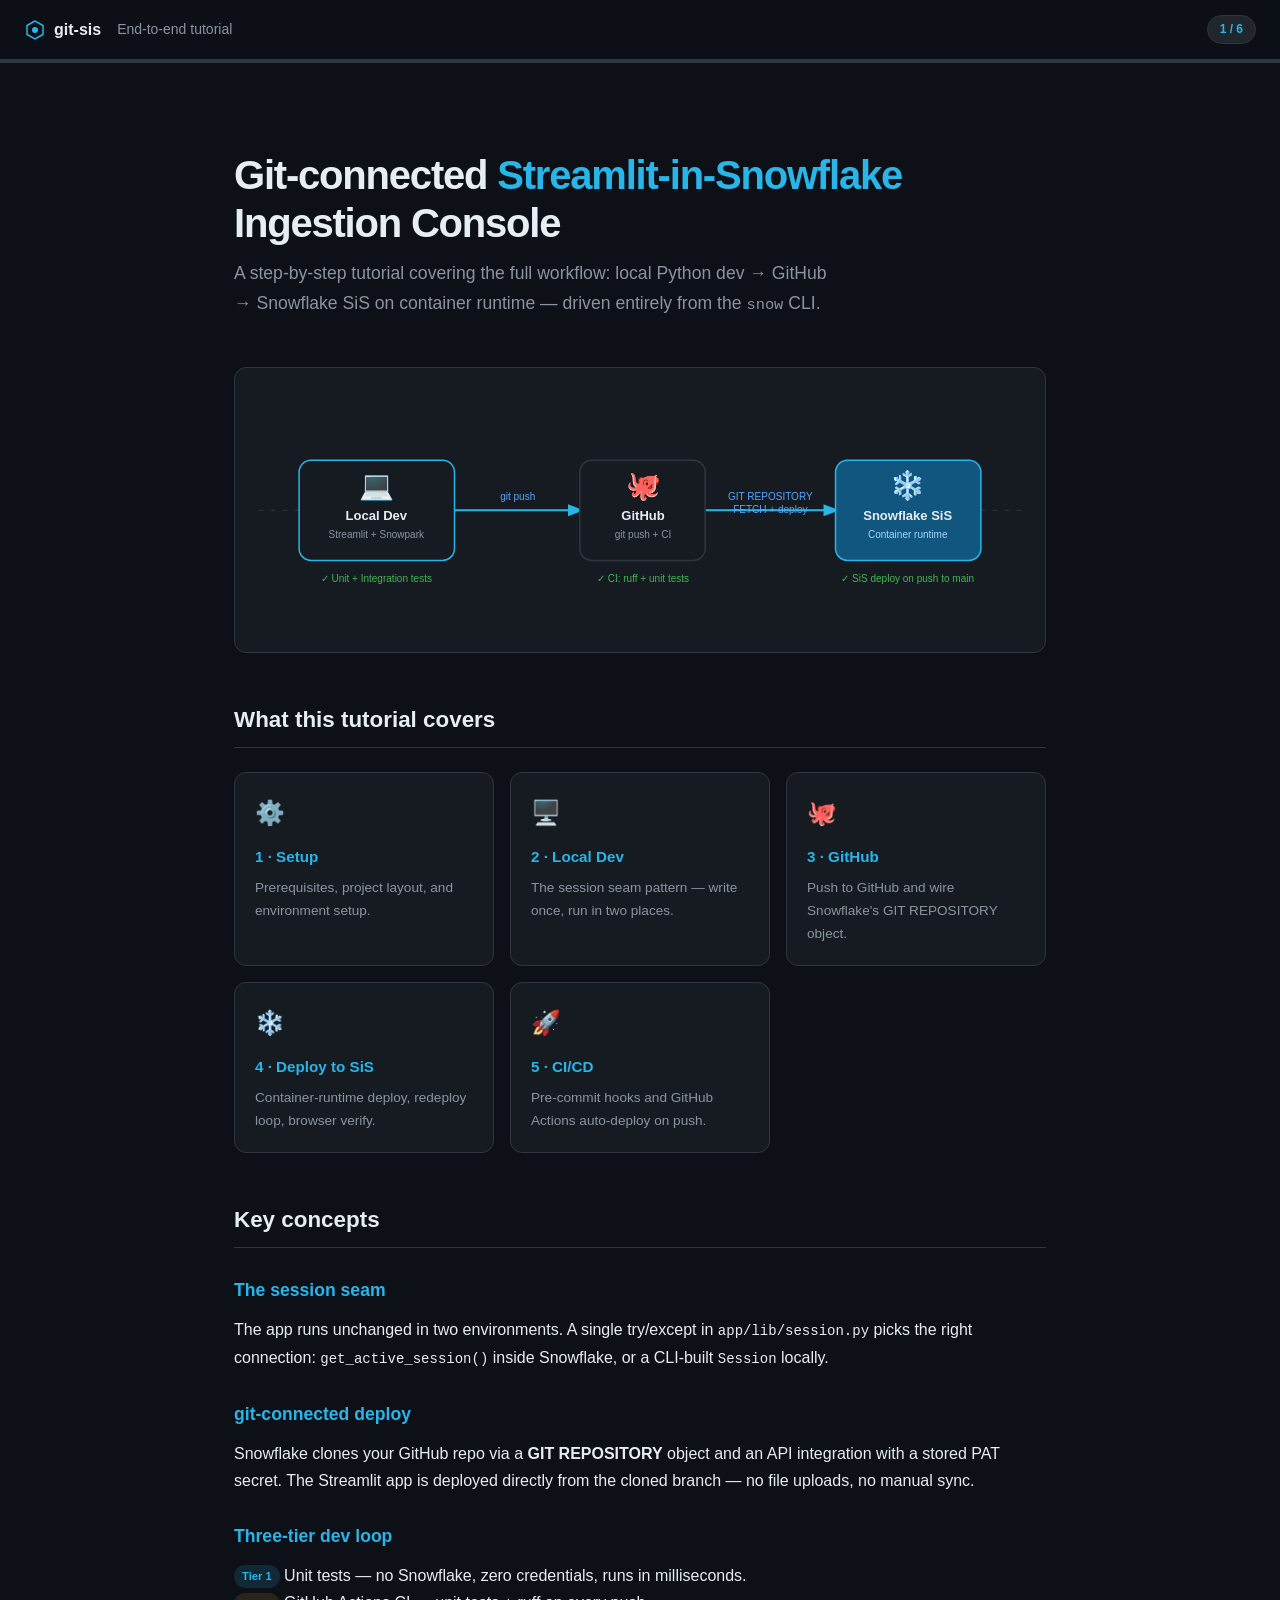
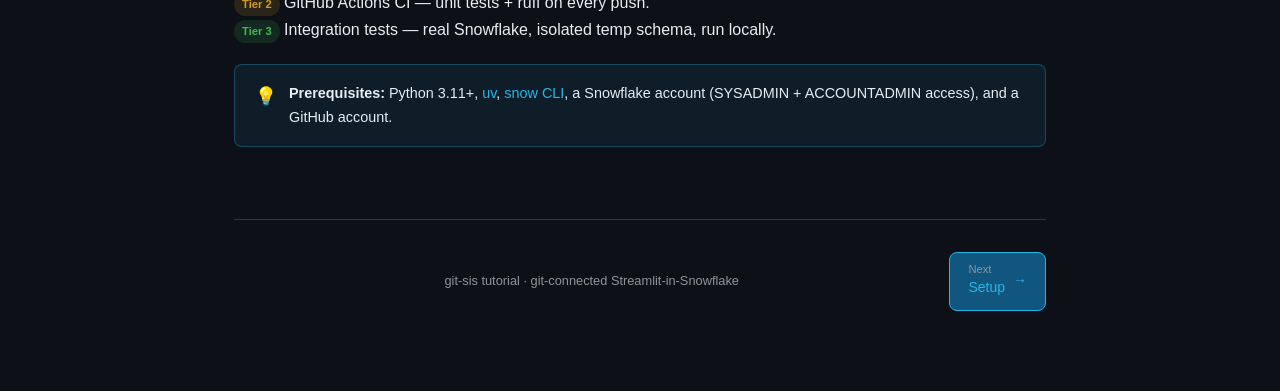
==== docs/tutorial/index.html @ dcb2a4d9 "feat: pre-commit hooks (ruff+ty+pytest), CICD SiS deploy, README, tutorial site - .pre-commit-config" ====
<!DOCTYPE html>
<html lang="en">
<head>
  <meta charset="UTF-8">
  <meta name="viewport" content="width=device-width, initial-scale=1.0">
  <title>git-sis Tutorial — Overview</title>
  <link rel="stylesheet" href="assets/style.css">
  <style>
    /* ── Architecture flow SVG ─────────────────────────────────── */
    .arch-svg { width: 100%; max-width: 780px; }

    /* Node pulse */
    @keyframes pulse {
      0%, 100% { opacity: 1; }
      50%       { opacity: .55; }
    }

    /* Arrow draw */
    @keyframes draw-arrow {
      from { stroke-dashoffset: 120; }
      to   { stroke-dashoffset: 0; }
    }

    /* Label fade in */
    @keyframes fade-in {
      from { opacity: 0; transform: translateY(6px); }
      to   { opacity: 1; transform: translateY(0); }
    }

    .svg-anim .node-laptop { animation: pulse 2.4s ease-in-out infinite; }
    .svg-anim .node-github { animation: pulse 2.4s ease-in-out 0.8s infinite; }
    .svg-anim .node-sf     { animation: pulse 2.4s ease-in-out 1.6s infinite; }

    .svg-anim .arrow-1 {
      stroke-dasharray: 120;
      stroke-dashoffset: 120;
      animation: draw-arrow 1s ease forwards 0.4s;
    }
    .svg-anim .arrow-2 {
      stroke-dasharray: 120;
      stroke-dashoffset: 120;
      animation: draw-arrow 1s ease forwards 1.2s;
    }

    .svg-anim .lbl-1 { opacity: 0; animation: fade-in .5s ease forwards 1.2s; }
    .svg-anim .lbl-2 { opacity: 0; animation: fade-in .5s ease forwards 2.1s; }
    .svg-anim .lbl-3 { opacity: 0; animation: fade-in .5s ease forwards 0.2s; }
  </style>
</head>
<body>

<nav class="site-nav">
  <a class="nav-logo" href="index.html">
    <svg width="22" height="22" viewBox="0 0 22 22" fill="none">
      <path d="M11 2L3 6.5v9L11 20l8-4.5v-9L11 2z" fill="none" stroke="#29B5E8" stroke-width="1.5"/>
      <circle cx="11" cy="11" r="3" fill="#29B5E8"/>
    </svg>
    git-sis
  </a>
  <span class="nav-chapter">End-to-end tutorial</span>
  <span class="nav-pill">1 / 6</span>
</nav>
<div class="progress-bar"><div class="progress-fill" style="width:0%"></div></div>

<main>
  <div class="hero">
    <h1>Git-connected <span class="highlight">Streamlit-in-Snowflake</span><br>Ingestion Console</h1>
    <p class="page-subtitle">
      A step-by-step tutorial covering the full workflow: local Python dev → GitHub →
      Snowflake SiS on container runtime — driven entirely from the <code>snow</code> CLI.
    </p>
  </div>

  <!-- Architecture SVG -->
  <div class="diagram-wrap reveal">
    <svg class="arch-svg svg-anim" viewBox="0 0 760 220" fill="none" xmlns="http://www.w3.org/2000/svg"
         role="img" aria-label="Architecture flow: Local Dev → GitHub → Snowflake SiS">

      <!-- Background grid lines (subtle) -->
      <line x1="0" y1="110" x2="760" y2="110" stroke="#30363D" stroke-width="1" stroke-dasharray="4 8"/>

      <!-- Arrow 1: Laptop → GitHub -->
      <path class="arrow-1" d="M195 110 L320 110"
            stroke="#29B5E8" stroke-width="2" stroke-linecap="round"
            marker-end="url(#arrowhead)"/>

      <!-- Arrow 2: GitHub → Snowflake -->
      <path class="arrow-2" d="M445 110 L575 110"
            stroke="#29B5E8" stroke-width="2" stroke-linecap="round"
            marker-end="url(#arrowhead)"/>

      <!-- Node: Laptop (local dev) -->
      <g class="node-laptop">
        <rect x="40" y="60" width="155" height="100" rx="12"
              fill="#161B22" stroke="#29B5E8" stroke-width="1.5"/>
        <text x="117" y="95" text-anchor="middle" fill="#E6EDF3" font-size="28">💻</text>
        <text x="117" y="120" text-anchor="middle" fill="#E6EDF3" font-size="13" font-weight="600">Local Dev</text>
        <text x="117" y="138" text-anchor="middle" fill="#8B949E" font-size="10">Streamlit + Snowpark</text>
      </g>

      <!-- Node: GitHub -->
      <g class="node-github">
        <rect x="320" y="60" width="125" height="100" rx="12"
              fill="#161B22" stroke="#30363D" stroke-width="1.5"/>
        <text x="383" y="95" text-anchor="middle" fill="#E6EDF3" font-size="28">🐙</text>
        <text x="383" y="120" text-anchor="middle" fill="#E6EDF3" font-size="13" font-weight="600">GitHub</text>
        <text x="383" y="138" text-anchor="middle" fill="#8B949E" font-size="10">git push + CI</text>
      </g>

      <!-- Node: Snowflake SiS -->
      <g class="node-sf">
        <rect x="575" y="60" width="145" height="100" rx="12"
              fill="#11567F" stroke="#29B5E8" stroke-width="1.5"/>
        <text x="647" y="95" text-anchor="middle" fill="#E6EDF3" font-size="28">❄️</text>
        <text x="647" y="120" text-anchor="middle" fill="#E6EDF3" font-size="13" font-weight="600">Snowflake SiS</text>
        <text x="647" y="138" text-anchor="middle" fill="#A5D6FF" font-size="10">Container runtime</text>
      </g>

      <!-- Arrow labels -->
      <text class="lbl-1" x="258" y="100" text-anchor="middle" fill="#58A6FF" font-size="10">git push</text>
      <text class="lbl-2" x="510" y="100" text-anchor="middle" fill="#58A6FF" font-size="10">GIT REPOSITORY</text>
      <text class="lbl-2" x="510" y="113" text-anchor="middle" fill="#58A6FF" font-size="10">FETCH + deploy</text>

      <!-- Port labels below diagram -->
      <text class="lbl-3" x="117" y="182" text-anchor="middle" fill="#3FB950" font-size="10">✓ Unit + Integration tests</text>
      <text class="lbl-1" x="383" y="182" text-anchor="middle" fill="#3FB950" font-size="10">✓ CI: ruff + unit tests</text>
      <text class="lbl-2" x="647" y="182" text-anchor="middle" fill="#3FB950" font-size="10">✓ SiS deploy on push to main</text>

      <!-- Arrowhead marker -->
      <defs>
        <marker id="arrowhead" markerWidth="8" markerHeight="8"
                refX="6" refY="3" orient="auto">
          <path d="M0,0 L0,6 L8,3 z" fill="#29B5E8"/>
        </marker>
      </defs>
    </svg>
  </div>

  <h2 class="reveal">What this tutorial covers</h2>

  <div class="card-grid reveal">
    <a class="card" href="01-setup.html">
      <div class="card-icon">⚙️</div>
      <h4>1 · Setup</h4>
      <p>Prerequisites, project layout, and environment setup.</p>
    </a>
    <a class="card" href="02-local-dev.html">
      <div class="card-icon">🖥️</div>
      <h4>2 · Local Dev</h4>
      <p>The session seam pattern — write once, run in two places.</p>
    </a>
    <a class="card" href="03-github.html">
      <div class="card-icon">🐙</div>
      <h4>3 · GitHub</h4>
      <p>Push to GitHub and wire Snowflake's GIT REPOSITORY object.</p>
    </a>
    <a class="card" href="04-deploy.html">
      <div class="card-icon">❄️</div>
      <h4>4 · Deploy to SiS</h4>
      <p>Container-runtime deploy, redeploy loop, browser verify.</p>
    </a>
    <a class="card" href="05-cicd.html">
      <div class="card-icon">🚀</div>
      <h4>5 · CI/CD</h4>
      <p>Pre-commit hooks and GitHub Actions auto-deploy on push.</p>
    </a>
  </div>

  <h2 class="reveal">Key concepts</h2>

  <div class="reveal">
    <h3>The session seam</h3>
    <p>
      The app runs unchanged in two environments. A single try/except in
      <code>app/lib/session.py</code> picks the right connection:
      <code>get_active_session()</code> inside Snowflake, or a CLI-built
      <code>Session</code> locally.
    </p>

    <h3>git-connected deploy</h3>
    <p>
      Snowflake clones your GitHub repo via a
      <strong>GIT REPOSITORY</strong> object and an API integration with
      a stored PAT secret. The Streamlit app is deployed directly from
      the cloned branch — no file uploads, no manual sync.
    </p>

    <h3>Three-tier dev loop</h3>
    <p>
      <span class="badge badge-blue">Tier 1</span> Unit tests — no Snowflake, zero credentials, runs in milliseconds.<br>
      <span class="badge badge-yellow">Tier 2</span> GitHub Actions CI — unit tests + ruff on every push.<br>
      <span class="badge badge-green">Tier 3</span> Integration tests — real Snowflake, isolated temp schema, run locally.
    </p>
  </div>

  <div class="note reveal">
    <span class="note-icon">💡</span>
    <div>
      <strong>Prerequisites:</strong> Python 3.11+, <a href="https://docs.astral.sh/uv/">uv</a>,
      <a href="https://docs.snowflake.com/en/developer-guide/snowflake-cli/index">snow CLI</a>,
      a Snowflake account (SYSADMIN + ACCOUNTADMIN access), and a GitHub account.
    </div>
  </div>

  <!-- Footer -->
  <footer class="page-footer">
    <span></span>
    <span class="footer-center">git-sis tutorial · git-connected Streamlit-in-Snowflake</span>
    <a id="btn-next" class="nav-btn primary" href="01-setup.html">
      <span>
        <span class="nav-btn-label">Next</span>
        <span class="nav-btn-title">Setup</span>
      </span>
      →
    </a>
  </footer>
</main>

<script src="assets/main.js"></script>
</body>
</html>
---- docs/tutorial/assets/style.css ----
/* ================================================================
   git-sis tutorial – shared stylesheet
   Snowflake brand: primary #29B5E8, dark #11567F, bg #0D1117
   ================================================================ */

/* ---------- Reset / base ---------- */
*, *::before, *::after { box-sizing: border-box; margin: 0; padding: 0; }

:root {
  --sf-blue:    #29B5E8;
  --sf-dark:    #11567F;
  --sf-navy:    #062741;
  --bg:         #0D1117;
  --bg2:        #161B22;
  --bg3:        #21262D;
  --border:     #30363D;
  --text:       #E6EDF3;
  --text-muted: #8B949E;
  --accent:     #58A6FF;
  --green:      #3FB950;
  --yellow:     #D29922;
  --red:        #F85149;
  --radius:     8px;
  --radius-lg:  12px;
  --nav-h:      60px;
  --content-w:  860px;
  --transition: 0.35s ease;
}

html { scroll-behavior: smooth; font-size: 16px; }

body {
  font-family: -apple-system, BlinkMacSystemFont, "Segoe UI", Roboto, sans-serif;
  background: var(--bg);
  color: var(--text);
  line-height: 1.7;
  min-height: 100vh;
}

/* ---------- Top nav ---------- */
.site-nav {
  position: sticky;
  top: 0;
  z-index: 100;
  height: var(--nav-h);
  background: rgba(13,17,23,.92);
  backdrop-filter: blur(10px);
  border-bottom: 1px solid var(--border);
  display: flex;
  align-items: center;
  padding: 0 24px;
  gap: 16px;
}

.nav-logo {
  display: flex;
  align-items: center;
  gap: 8px;
  text-decoration: none;
  color: var(--text);
  font-weight: 700;
  font-size: 1rem;
  flex-shrink: 0;
}

.nav-logo svg { flex-shrink: 0; }

.nav-chapter {
  flex: 1;
  color: var(--text-muted);
  font-size: .875rem;
  white-space: nowrap;
  overflow: hidden;
  text-overflow: ellipsis;
}

.nav-pill {
  background: var(--bg3);
  border: 1px solid var(--border);
  border-radius: 20px;
  padding: 3px 12px;
  font-size: .75rem;
  color: var(--sf-blue);
  font-weight: 600;
  white-space: nowrap;
}

/* ---------- Progress bar ---------- */
.progress-bar {
  height: 3px;
  background: var(--border);
  position: sticky;
  top: var(--nav-h);
  z-index: 99;
}

.progress-fill {
  height: 100%;
  background: linear-gradient(90deg, var(--sf-dark), var(--sf-blue));
  transition: width .4s ease;
}

/* ---------- Layout ---------- */
main {
  max-width: var(--content-w);
  margin: 0 auto;
  padding: 48px 24px 80px;
}

/* ---------- Typography ---------- */
h1 {
  font-size: clamp(1.75rem, 4vw, 2.5rem);
  font-weight: 800;
  letter-spacing: -.03em;
  color: var(--text);
  margin-bottom: 12px;
  line-height: 1.2;
}

h1 .highlight { color: var(--sf-blue); }

.page-subtitle {
  font-size: 1.1rem;
  color: var(--text-muted);
  margin-bottom: 48px;
  max-width: 600px;
}

h2 {
  font-size: 1.4rem;
  font-weight: 700;
  color: var(--text);
  margin: 48px 0 16px;
  padding-bottom: 8px;
  border-bottom: 1px solid var(--border);
}

h3 {
  font-size: 1.1rem;
  font-weight: 600;
  color: var(--sf-blue);
  margin: 28px 0 10px;
}

p { margin-bottom: 16px; }

a { color: var(--sf-blue); text-decoration: none; }
a:hover { text-decoration: underline; }

ul, ol { padding-left: 24px; margin-bottom: 16px; }
li { margin-bottom: 6px; }

strong { color: var(--text); font-weight: 600; }
code { font-family: "SF Mono", Consolas, "Liberation Mono", Menlo, monospace; font-size: .875em; }

/* ---------- Code blocks ---------- */
.code-block {
  position: relative;
  background: var(--bg2);
  border: 1px solid var(--border);
  border-radius: var(--radius);
  margin: 20px 0;
  overflow: hidden;
}

.code-block-header {
  display: flex;
  align-items: center;
  justify-content: space-between;
  padding: 8px 16px;
  background: var(--bg3);
  border-bottom: 1px solid var(--border);
  font-size: .75rem;
  color: var(--text-muted);
}

.code-block pre {
  padding: 20px;
  overflow-x: auto;
  font-family: "SF Mono", Consolas, "Liberation Mono", Menlo, monospace;
  font-size: .85rem;
  line-height: 1.6;
  color: var(--text);
  white-space: pre;
  tab-size: 4;
}

.copy-btn {
  background: transparent;
  border: 1px solid var(--border);
  border-radius: 4px;
  color: var(--text-muted);
  cursor: pointer;
  font-size: .7rem;
  padding: 3px 10px;
  transition: background var(--transition), color var(--transition), border-color var(--transition);
  white-space: nowrap;
}

.copy-btn:hover { background: var(--bg); color: var(--text); border-color: var(--sf-blue); }
.copy-btn.copied { color: var(--green); border-color: var(--green); }

/* Syntax colours (hand-painted) */
.k  { color: #FF7B72; }  /* keyword */
.s  { color: #A5D6FF; }  /* string  */
.c  { color: #8B949E; font-style: italic; }  /* comment */
.n  { color: #D2A8FF; }  /* number / constant */
.f  { color: #79C0FF; }  /* function name */
.p  { color: #E6EDF3; }  /* punctuation */
.o  { color: #FF7B72; }  /* operator */
.t  { color: var(--sf-blue); }  /* type / keyword2 */

/* ---------- Info / note boxes ---------- */
.note, .tip, .warn {
  display: flex;
  gap: 12px;
  padding: 16px 20px;
  border-radius: var(--radius);
  margin: 20px 0;
  font-size: .9rem;
  border: 1px solid;
}

.note { background: rgba(41,181,232,.08); border-color: rgba(41,181,232,.3); }
.tip  { background: rgba(63,185,80,.08);  border-color: rgba(63,185,80,.3); }
.warn { background: rgba(248,81,73,.08);  border-color: rgba(248,81,73,.3); }

.note-icon { font-size: 1.1rem; flex-shrink: 0; margin-top: 1px; }

/* ---------- Step list ---------- */
.steps { list-style: none; padding: 0; counter-reset: step; }

.steps li {
  counter-increment: step;
  display: flex;
  gap: 16px;
  margin-bottom: 24px;
  align-items: flex-start;
}

.steps li::before {
  content: counter(step);
  display: flex;
  align-items: center;
  justify-content: center;
  flex-shrink: 0;
  width: 28px;
  height: 28px;
  border-radius: 50%;
  background: var(--sf-dark);
  color: var(--sf-blue);
  font-size: .8rem;
  font-weight: 700;
  border: 1px solid var(--sf-blue);
  margin-top: 2px;
}

/* ---------- Feature cards ---------- */
.card-grid {
  display: grid;
  grid-template-columns: repeat(auto-fit, minmax(240px, 1fr));
  gap: 16px;
  margin: 24px 0;
}

.card {
  background: var(--bg2);
  border: 1px solid var(--border);
  border-radius: var(--radius-lg);
  padding: 20px;
  transition: border-color var(--transition), transform var(--transition);
}

.card:hover { border-color: var(--sf-blue); transform: translateY(-2px); }
.card-icon { font-size: 1.5rem; margin-bottom: 10px; }
.card h4 { font-size: .95rem; font-weight: 600; margin-bottom: 6px; }
.card p { font-size: .85rem; color: var(--text-muted); margin: 0; }

/* ---------- SVG diagrams ---------- */
.diagram-wrap {
  background: var(--bg2);
  border: 1px solid var(--border);
  border-radius: var(--radius-lg);
  padding: 32px 24px;
  margin: 32px 0;
  display: flex;
  justify-content: center;
  overflow: hidden;
}

/* ---------- Scroll-reveal ---------- */
.reveal {
  opacity: 0;
  transform: translateY(22px);
  transition: opacity .55s ease, transform .55s ease;
}

.reveal.visible {
  opacity: 1;
  transform: none;
}

/* ---------- Footer nav ---------- */
.page-footer {
  margin-top: 72px;
  padding-top: 32px;
  border-top: 1px solid var(--border);
  display: flex;
  justify-content: space-between;
  align-items: center;
  flex-wrap: wrap;
  gap: 12px;
}

.footer-center {
  color: var(--text-muted);
  font-size: .8rem;
  text-align: center;
  flex: 1;
}

.nav-btn {
  display: inline-flex;
  align-items: center;
  gap: 8px;
  background: var(--bg2);
  border: 1px solid var(--border);
  border-radius: var(--radius);
  color: var(--text);
  font-size: .875rem;
  font-weight: 500;
  padding: 10px 18px;
  text-decoration: none;
  transition: background var(--transition), border-color var(--transition);
  white-space: nowrap;
}

.nav-btn:hover {
  background: var(--bg3);
  border-color: var(--sf-blue);
  text-decoration: none;
}

.nav-btn.primary {
  background: var(--sf-dark);
  border-color: var(--sf-blue);
  color: var(--sf-blue);
}

.nav-btn.primary:hover { background: #0f4a6e; }
.nav-btn-label { color: var(--text-muted); font-size: .7rem; display: block; line-height: 1.2; }

/* ---------- Inline badge ---------- */
.badge {
  display: inline-block;
  font-size: .7rem;
  font-weight: 600;
  padding: 2px 8px;
  border-radius: 12px;
  vertical-align: middle;
}

.badge-blue   { background: rgba(41,181,232,.15);  color: var(--sf-blue); }
.badge-green  { background: rgba(63,185,80,.15);   color: var(--green); }
.badge-yellow { background: rgba(210,153,34,.15);  color: var(--yellow); }

/* ---------- Hero banner ---------- */
.hero {
  margin-bottom: 40px;
  padding: 40px 0 0;
}

/* ---------- Divider ---------- */
.divider {
  height: 1px;
  background: var(--border);
  margin: 40px 0;
}

/* ---------- Responsive ---------- */
@media (max-width: 600px) {
  main { padding: 32px 16px 60px; }
  .page-footer { flex-direction: column; align-items: stretch; }
  .page-footer .nav-btn { justify-content: center; }
  .footer-center { order: -1; }
}
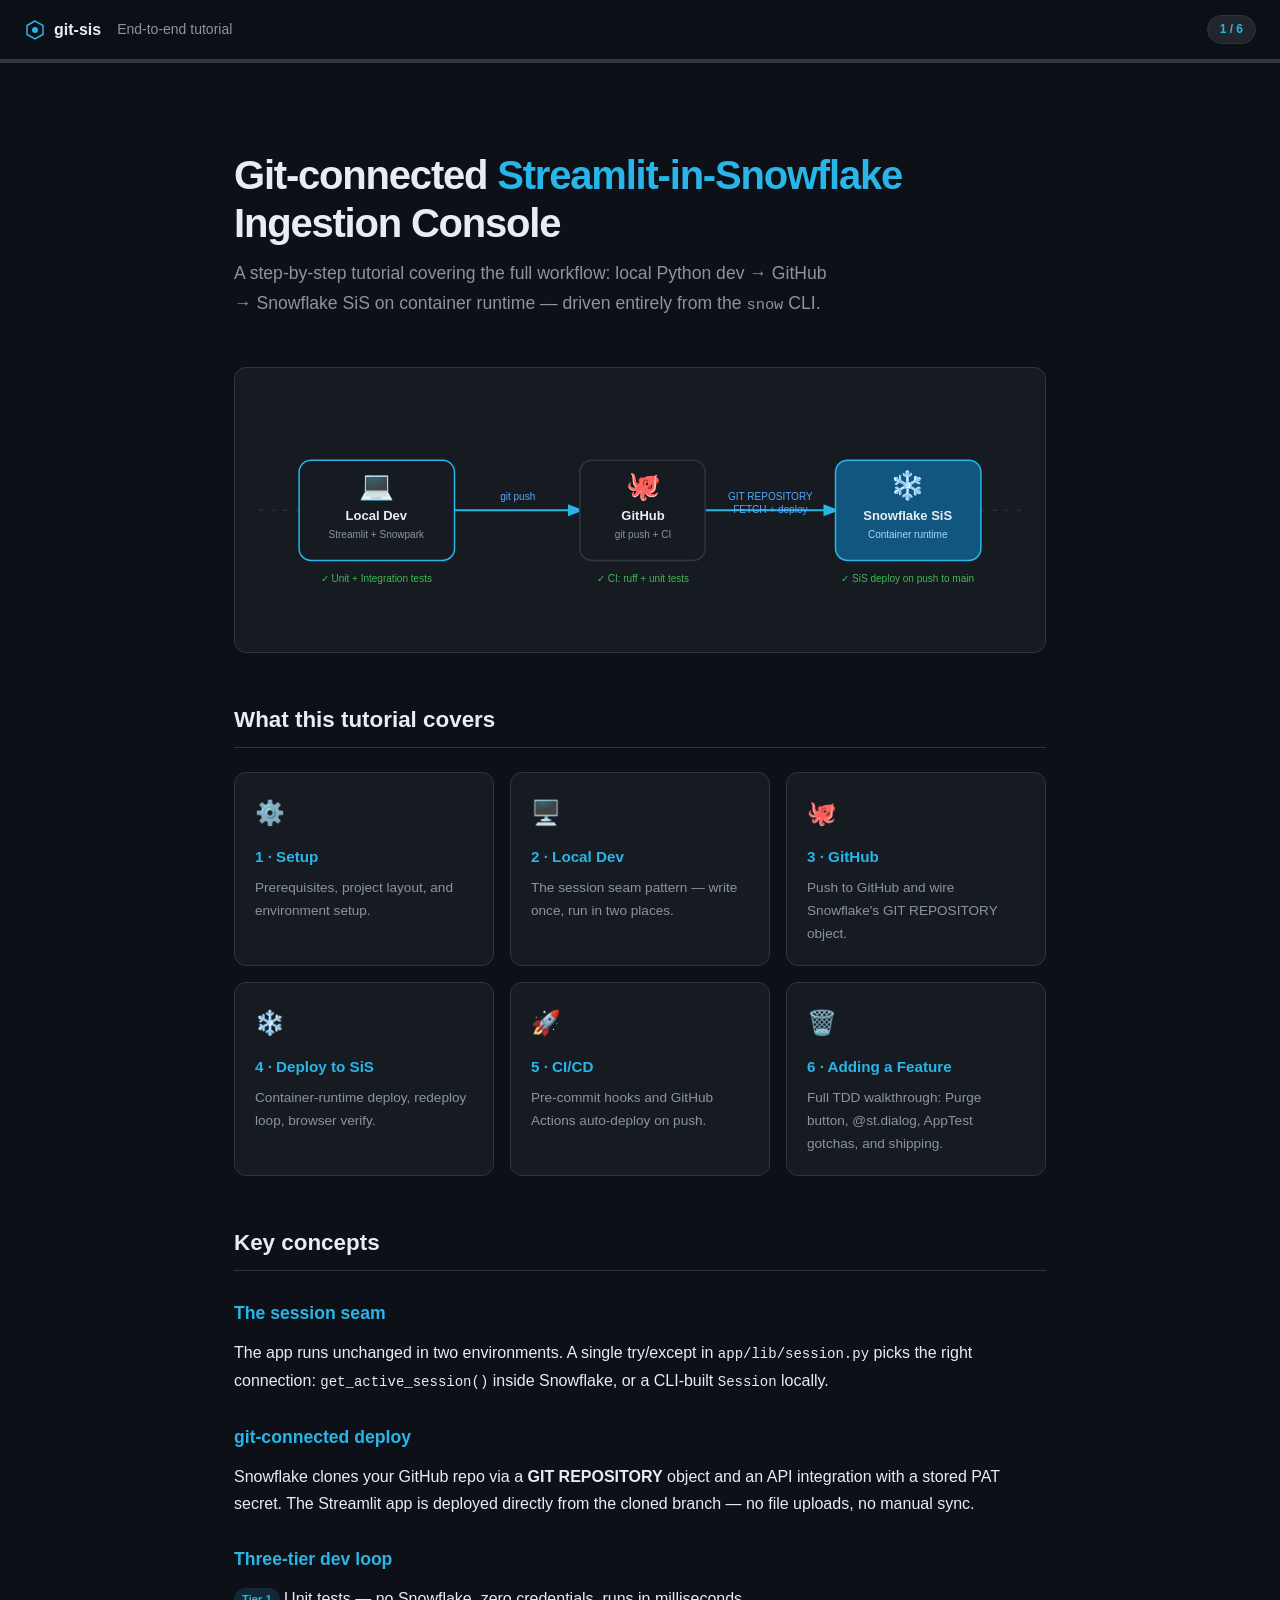
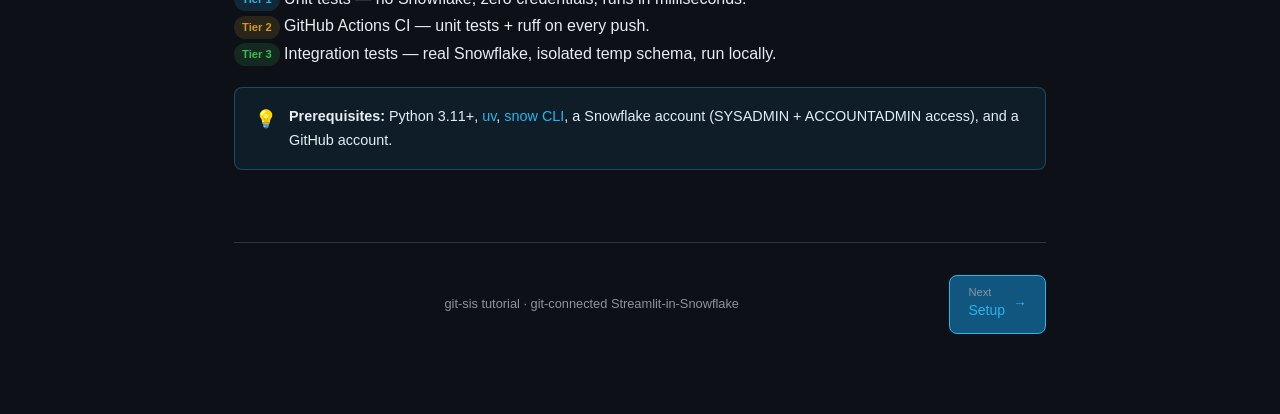
==== commit 836da128: "docs: add chapter 6 (Purge feature TDD walkthrough), update all chapters Chapter 6 (new): complete T" ====
--- a/docs/tutorial/index.html
+++ b/docs/tutorial/index.html
@@ -58,7 +58,7 @@
     git-sis
   </a>
   <span class="nav-chapter">End-to-end tutorial</span>
-  <span class="nav-pill">1 / 6</span>
+  <span class="nav-pill">1 / 7</span>
 </nav>
 <div class="progress-bar"><div class="progress-fill" style="width:0%"></div></div>
 
@@ -163,6 +163,11 @@
       <div class="card-icon">🚀</div>
       <h4>5 · CI/CD</h4>
       <p>Pre-commit hooks and GitHub Actions auto-deploy on push.</p>
+    </a>
+    <a class="card" href="06-purge-feature.html">
+      <div class="card-icon">🗑️</div>
+      <h4>6 · Adding a Feature</h4>
+      <p>Full TDD walkthrough: Purge button, @st.dialog, AppTest gotchas, and shipping.</p>
     </a>
   </div>
 
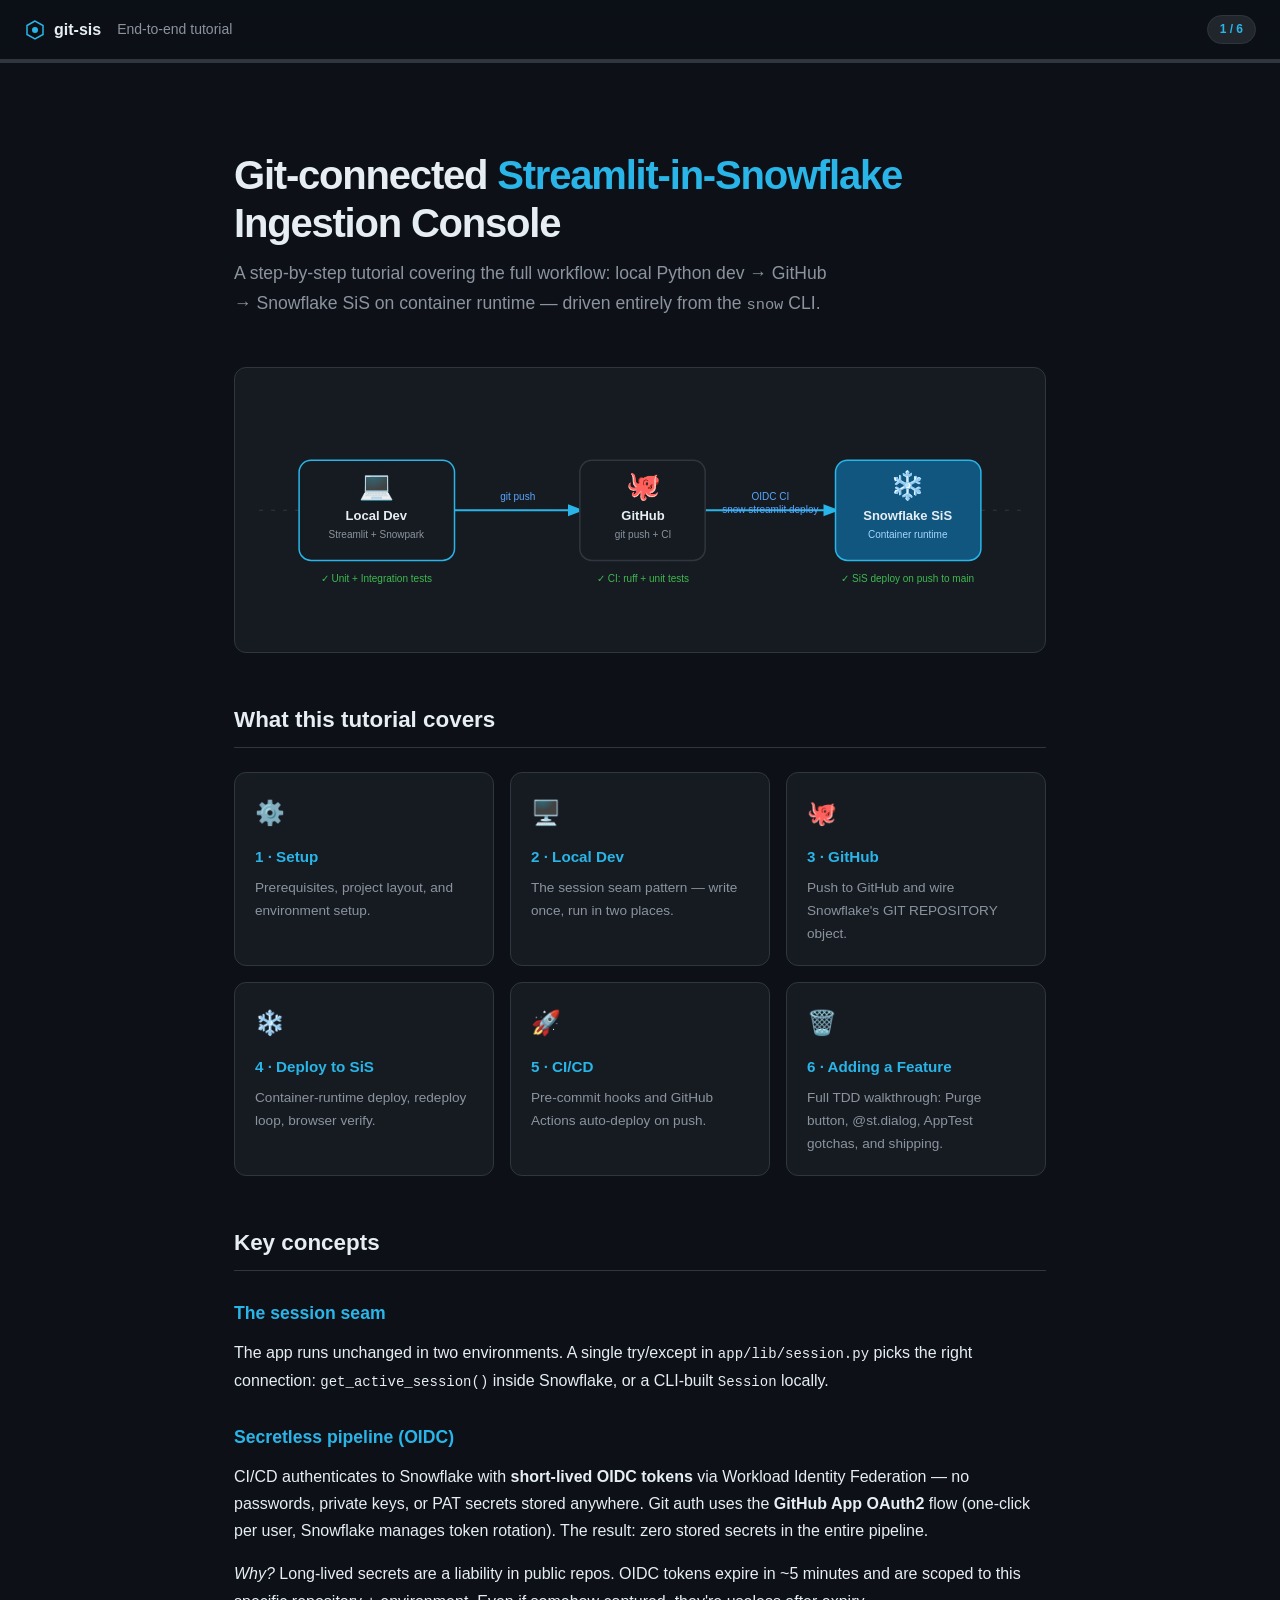
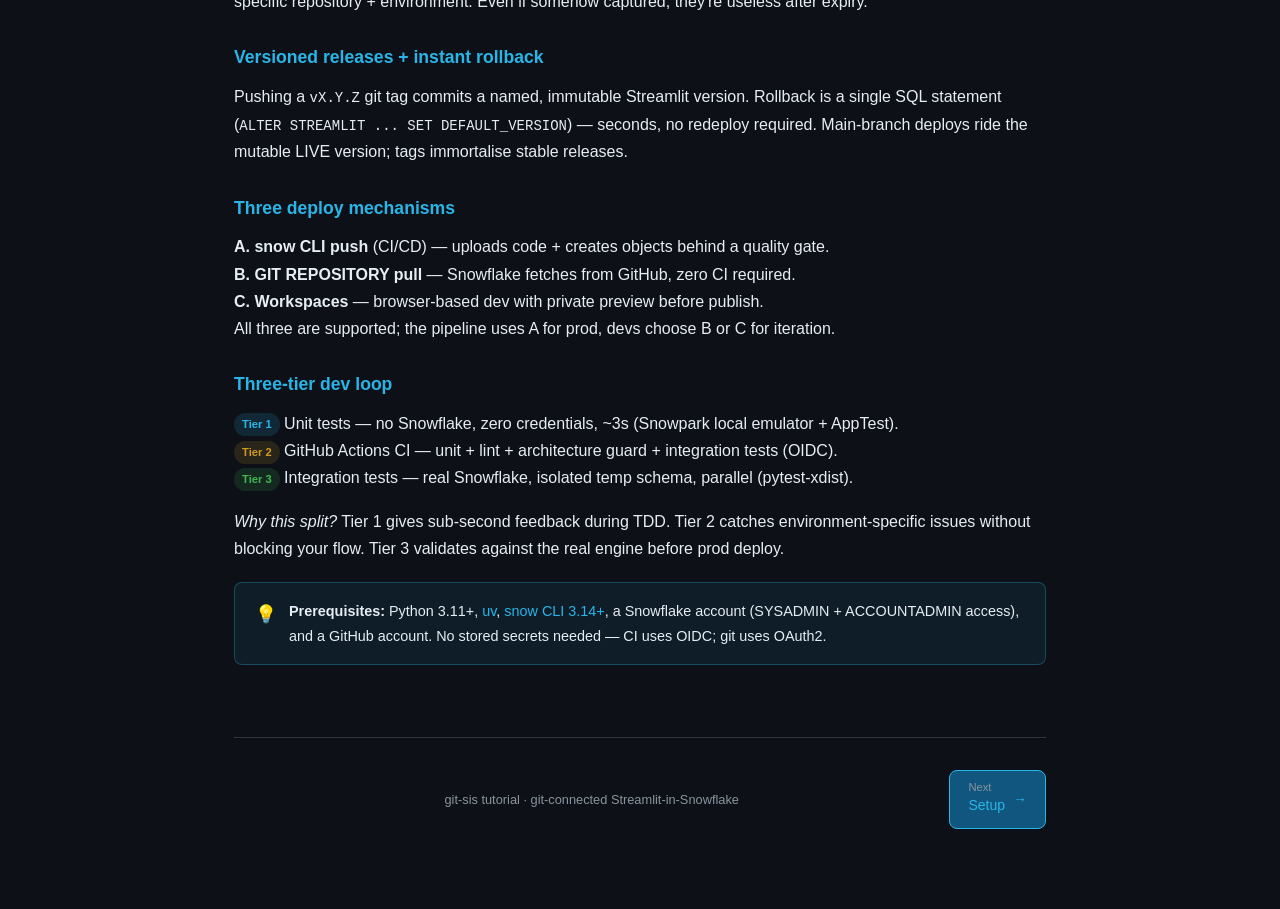
==== commit d0e263cc: "docs(tutorial): update all pages to reflect current repo state Reflects the OIDC migration, new CI p" ====
--- a/docs/tutorial/index.html
+++ b/docs/tutorial/index.html
@@ -118,8 +118,8 @@
 
       <!-- Arrow labels -->
       <text class="lbl-1" x="258" y="100" text-anchor="middle" fill="#58A6FF" font-size="10">git push</text>
-      <text class="lbl-2" x="510" y="100" text-anchor="middle" fill="#58A6FF" font-size="10">GIT REPOSITORY</text>
-      <text class="lbl-2" x="510" y="113" text-anchor="middle" fill="#58A6FF" font-size="10">FETCH + deploy</text>
+      <text class="lbl-2" x="510" y="100" text-anchor="middle" fill="#58A6FF" font-size="10">OIDC CI</text>
+      <text class="lbl-2" x="510" y="113" text-anchor="middle" fill="#58A6FF" font-size="10">snow streamlit deploy</text>
 
       <!-- Port labels below diagram -->
       <text class="lbl-3" x="117" y="182" text-anchor="middle" fill="#3FB950" font-size="10">✓ Unit + Integration tests</text>
@@ -182,19 +182,46 @@
       <code>Session</code> locally.
     </p>
 
-    <h3>git-connected deploy</h3>
-    <p>
-      Snowflake clones your GitHub repo via a
-      <strong>GIT REPOSITORY</strong> object and an API integration with
-      a stored PAT secret. The Streamlit app is deployed directly from
-      the cloned branch — no file uploads, no manual sync.
+    <h3>Secretless pipeline (OIDC)</h3>
+    <p>
+      CI/CD authenticates to Snowflake with <strong>short-lived OIDC tokens</strong>
+      via Workload Identity Federation — no passwords, private keys, or PAT secrets
+      stored anywhere. Git auth uses the <strong>GitHub App OAuth2</strong> flow (one-click
+      per user, Snowflake manages token rotation). The result: zero stored secrets in
+      the entire pipeline.
+    </p>
+    <p>
+      <em>Why?</em> Long-lived secrets are a liability in public repos. OIDC tokens
+      expire in ~5 minutes and are scoped to this specific repository + environment.
+      Even if somehow captured, they're useless after expiry.
+    </p>
+
+    <h3>Versioned releases + instant rollback</h3>
+    <p>
+      Pushing a <code>vX.Y.Z</code> git tag commits a named, immutable Streamlit
+      version. Rollback is a single SQL statement (<code>ALTER STREAMLIT ... SET
+      DEFAULT_VERSION</code>) — seconds, no redeploy required. Main-branch deploys
+      ride the mutable LIVE version; tags immortalise stable releases.
+    </p>
+
+    <h3>Three deploy mechanisms</h3>
+    <p>
+      <strong>A. snow CLI push</strong> (CI/CD) — uploads code + creates objects behind a quality gate.<br>
+      <strong>B. GIT REPOSITORY pull</strong> — Snowflake fetches from GitHub, zero CI required.<br>
+      <strong>C. Workspaces</strong> — browser-based dev with private preview before publish.<br>
+      All three are supported; the pipeline uses A for prod, devs choose B or C for iteration.
     </p>
 
     <h3>Three-tier dev loop</h3>
     <p>
-      <span class="badge badge-blue">Tier 1</span> Unit tests — no Snowflake, zero credentials, runs in milliseconds.<br>
-      <span class="badge badge-yellow">Tier 2</span> GitHub Actions CI — unit tests + ruff on every push.<br>
-      <span class="badge badge-green">Tier 3</span> Integration tests — real Snowflake, isolated temp schema, run locally.
+      <span class="badge badge-blue">Tier 1</span> Unit tests — no Snowflake, zero credentials, ~3s (Snowpark local emulator + AppTest).<br>
+      <span class="badge badge-yellow">Tier 2</span> GitHub Actions CI — unit + lint + architecture guard + integration tests (OIDC).<br>
+      <span class="badge badge-green">Tier 3</span> Integration tests — real Snowflake, isolated temp schema, parallel (pytest-xdist).
+    </p>
+    <p>
+      <em>Why this split?</em> Tier 1 gives sub-second feedback during TDD. Tier 2 catches
+      environment-specific issues without blocking your flow. Tier 3 validates against the
+      real engine before prod deploy.
     </p>
   </div>
 
@@ -202,8 +229,9 @@
     <span class="note-icon">💡</span>
     <div>
       <strong>Prerequisites:</strong> Python 3.11+, <a href="https://docs.astral.sh/uv/">uv</a>,
-      <a href="https://docs.snowflake.com/en/developer-guide/snowflake-cli/index">snow CLI</a>,
+      <a href="https://docs.snowflake.com/en/developer-guide/snowflake-cli/index">snow CLI 3.14+</a>,
       a Snowflake account (SYSADMIN + ACCOUNTADMIN access), and a GitHub account.
+      No stored secrets needed — CI uses OIDC; git uses OAuth2.
     </div>
   </div>
 
